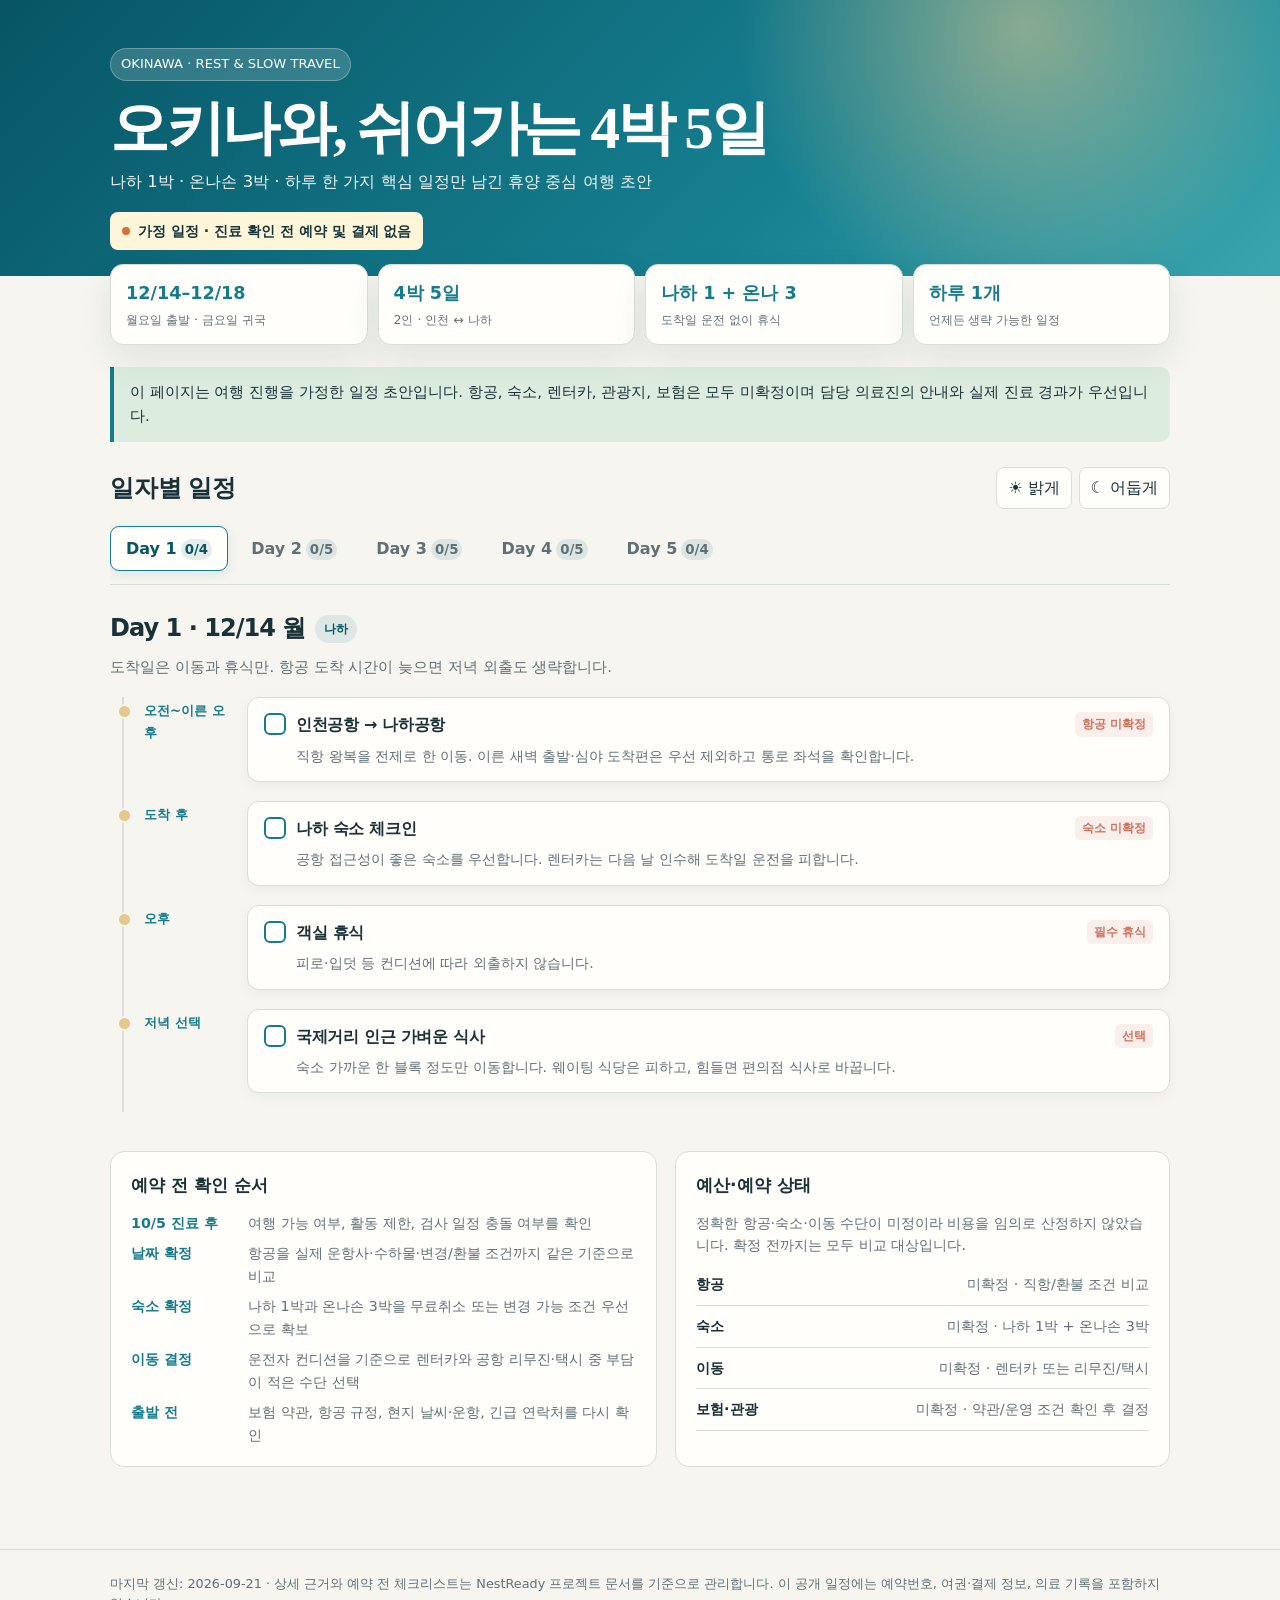
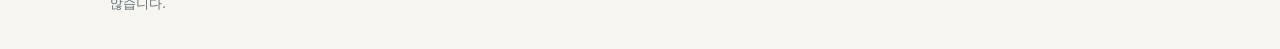
==== okinawa-trip-planner.html @ 38e3b367 "Initial NestReady planning dashboard" ====
<!doctype html>
<html lang="ko">
<head>
  <meta charset="utf-8">
  <meta name="viewport" content="width=device-width, initial-scale=1">
  <meta name="description" content="2026년 12월 오키나와 4박 5일 휴양 중심 여행 일정 초안">
  <title>오키나와 4박 5일 여행 일정</title>
  <style>
    :root {
      --ink: #193137;
      --muted: #5f7176;
      --paper: #f6f5f0;
      --card: #fffefa;
      --line: #d9ded7;
      --ocean: #167b8c;
      --deep-ocean: #075565;
      --sand: #e4c98e;
      --coral: #cb715e;
      --mint: #dceddf;
      --shadow: 0 14px 35px rgba(20, 51, 56, .09);
    }
    html[data-theme="dark"] {
      --ink: #e8f0ec;
      --muted: #b1c1c0;
      --paper: #142326;
      --card: #1c3033;
      --line: #385055;
      --ocean: #74d3dc;
      --deep-ocean: #a8e9ea;
      --sand: #e6c98c;
      --coral: #f29b82;
      --mint: #29473f;
      --shadow: 0 14px 35px rgba(0, 0, 0, .25);
    }
    @media (prefers-color-scheme: dark) {
      html:not([data-theme]) {
        --ink: #e8f0ec; --muted: #b1c1c0; --paper: #142326; --card: #1c3033;
        --line: #385055; --ocean: #74d3dc; --deep-ocean: #a8e9ea; --sand: #e6c98c;
        --coral: #f29b82; --mint: #29473f; --shadow: 0 14px 35px rgba(0, 0, 0, .25);
      }
    }
    * { box-sizing: border-box; }
    body { margin: 0; color: var(--ink); background: var(--paper); font-family: "Pretendard", "Noto Sans KR", "Malgun Gothic", system-ui, sans-serif; line-height: 1.58; }
    button { font: inherit; }
    .wrap { width: min(1060px, calc(100% - 32px)); margin: 0 auto; }
    header { padding: 48px 0 26px; background: radial-gradient(circle at 80% 10%, rgba(228, 201, 142, .55), transparent 27%), linear-gradient(135deg, #075565, #168091 62%, #3aa5ad); color: #fff; }
    .eyebrow { display: inline-flex; gap: 8px; align-items: center; padding: 5px 10px; background: rgba(255,255,255,.17); border: 1px solid rgba(255,255,255,.28); border-radius: 99px; font-size: .82rem; }
    h1 { margin: 14px 0 7px; font-family: "Nanum Myeongjo", Georgia, serif; font-size: clamp(2rem, 5vw, 3.7rem); line-height: 1.13; letter-spacing: -.055em; }
    .subtitle { margin: 0; max-width: 680px; font-size: 1.03rem; opacity: .95; }
    .status { margin-top: 17px; display: inline-flex; align-items: center; gap: 8px; padding: 8px 12px; border-radius: 8px; color: #15363d; background: #fff5d9; font-weight: 700; font-size: .88rem; }
    .dot { width: 8px; height: 8px; border-radius: 50%; background: #d1733c; }
    .stats { display: grid; grid-template-columns: repeat(4, 1fr); gap: 10px; margin: -12px auto 22px; position: relative; }
    .stat { padding: 15px; background: var(--card); border: 1px solid var(--line); border-radius: 13px; box-shadow: var(--shadow); }
    .stat strong { display: block; color: var(--ocean); font-size: 1.1rem; }
    .stat span { display: block; margin-top: 2px; color: var(--muted); font-size: .78rem; }
    .notice { margin: 22px 0; padding: 14px 16px; background: var(--mint); border-left: 4px solid var(--ocean); border-radius: 0 10px 10px 0; font-size: .93rem; }
    .tools { display: flex; flex-wrap: wrap; justify-content: space-between; align-items: center; gap: 12px; margin: 25px 0 12px; }
    .tools h2 { margin: 0; font-family: "Nanum Myeongjo", Georgia, serif; font-size: 1.52rem; }
    .theme-buttons { display: flex; gap: 7px; }
    .theme-buttons button { min-height: 38px; padding: 7px 11px; color: var(--ink); background: var(--card); border: 1px solid var(--line); border-radius: 8px; cursor: pointer; }
    .theme-buttons button.active { color: #fff; background: var(--ocean); border-color: var(--ocean); }
    .tabs { display: flex; overflow-x: auto; gap: 7px; padding: 5px 0 13px; border-bottom: 1px solid var(--line); position: sticky; top: 0; z-index: 5; background: var(--paper); }
    .tabs button { flex: 0 0 auto; min-height: 44px; padding: 9px 15px; color: var(--muted); background: transparent; border: 1px solid transparent; border-radius: 9px; font-weight: 700; cursor: pointer; }
    .tabs button[aria-selected="true"] { color: var(--deep-ocean); background: var(--card); border-color: var(--ocean); box-shadow: 0 3px 12px rgba(22,123,140,.12); }
    .tabs small { display: inline-block; min-width: 18px; margin-left: 4px; padding: 0 4px; color: inherit; background: rgba(22,123,140,.12); border-radius: 99px; }
    main { padding-bottom: 50px; }
    .day { display: none; padding: 25px 0 7px; }
    .day.active { display: block; }
    .day-heading { display: flex; flex-wrap: wrap; align-items: center; gap: 10px; margin-bottom: 8px; }
    .day-heading h3 { margin: 0; font-size: 1.5rem; letter-spacing: -.04em; }
    .tag { padding: 4px 9px; color: var(--deep-ocean); background: rgba(22,123,140,.11); border-radius: 99px; font-size: .78rem; font-weight: 700; }
    .memo { margin: 0 0 18px; color: var(--muted); font-size: .93rem; }
    .timeline { position: relative; margin-left: 12px; border-left: 2px solid var(--line); }
    .item { position: relative; display: grid; grid-template-columns: 87px 1fr; gap: 16px; padding: 0 0 19px 20px; }
    .item::before { content: ""; position: absolute; left: -7px; top: 7px; width: 11px; height: 11px; background: var(--sand); border: 2px solid var(--paper); border-radius: 50%; }
    .time { padding-top: 3px; color: var(--ocean); font-size: .84rem; font-weight: 800; }
    .card { padding: 14px 16px; background: var(--card); border: 1px solid var(--line); border-radius: 12px; box-shadow: 0 4px 14px rgba(18,48,53,.045); }
    .card-top { display: flex; justify-content: space-between; gap: 13px; align-items: start; }
    .check { display: flex; align-items: flex-start; gap: 10px; cursor: pointer; }
    .check button { flex: 0 0 22px; width: 22px; height: 22px; margin-top: 1px; padding: 0; color: transparent; background: transparent; border: 2px solid var(--ocean); border-radius: 6px; cursor: pointer; }
    .check button[aria-checked="true"] { color: #fff; background: var(--ocean); }
    .check button[aria-checked="true"]::after { content: "✓"; font-size: 14px; line-height: 17px; }
    .title { font-weight: 800; letter-spacing: -.02em; }
    .done .title, .done .desc { text-decoration: line-through; opacity: .52; }
    .badge { flex: 0 0 auto; padding: 3px 7px; color: var(--coral); background: rgba(203,113,94,.1); border-radius: 6px; font-size: .72rem; font-weight: 700; }
    .desc { margin: 7px 0 0 32px; color: var(--muted); font-size: .89rem; }
    .bottom-grid { display: grid; grid-template-columns: 1.05fr .95fr; gap: 18px; margin: 32px 0; }
    .panel { padding: 20px; background: var(--card); border: 1px solid var(--line); border-radius: 14px; }
    .panel h3 { margin: 0 0 12px; font-size: 1.08rem; }
    .prep { display: grid; grid-template-columns: 105px 1fr; gap: 8px 12px; margin: 0; font-size: .89rem; }
    .prep dt { color: var(--ocean); font-weight: 800; }
    .prep dd { margin: 0; color: var(--muted); }
    .budget-note { margin: 0; color: var(--muted); font-size: .9rem; }
    .budget-list { display: grid; gap: 9px; margin: 16px 0 0; }
    .budget-row { display: flex; justify-content: space-between; gap: 12px; padding-bottom: 9px; border-bottom: 1px solid var(--line); font-size: .9rem; }
    .budget-row span:last-child { color: var(--muted); text-align: right; }
    footer { padding: 24px 0 35px; color: var(--muted); border-top: 1px solid var(--line); font-size: .8rem; }
    a { color: var(--ocean); }
    button:focus-visible, a:focus-visible { outline: 3px solid var(--sand); outline-offset: 3px; }
    @media (max-width: 680px) { .wrap { width: min(100% - 24px, 1060px); } header { padding-top: 34px; } .stats { grid-template-columns: repeat(2, 1fr); } .item { grid-template-columns: 66px 1fr; gap: 9px; padding-left: 15px; } .desc { margin-left: 0; } .bottom-grid { grid-template-columns: 1fr; } .card { padding: 13px; } }
    @media (prefers-reduced-motion: reduce) { *, *::before, *::after { scroll-behavior: auto !important; transition: none !important; } }
  </style>
</head>
<body>
  <header>
    <div class="wrap">
      <div class="eyebrow">OKINAWA · REST &amp; SLOW TRAVEL</div>
      <h1>오키나와, 쉬어가는 4박 5일</h1>
      <p class="subtitle">나하 1박 · 온나손 3박 · 하루 한 가지 핵심 일정만 남긴 휴양 중심 여행 초안</p>
      <div class="status"><span class="dot"></span> 가정 일정 · 진료 확인 전 예약 및 결제 없음</div>
    </div>
  </header>

  <main class="wrap">
    <section class="stats" aria-label="여행 요약">
      <div class="stat"><strong>12/14–12/18</strong><span>월요일 출발 · 금요일 귀국</span></div>
      <div class="stat"><strong>4박 5일</strong><span>2인 · 인천 ↔ 나하</span></div>
      <div class="stat"><strong>나하 1 + 온나 3</strong><span>도착일 운전 없이 휴식</span></div>
      <div class="stat"><strong>하루 1개</strong><span>언제든 생략 가능한 일정</span></div>
    </section>

    <aside class="notice">이 페이지는 여행 진행을 가정한 일정 초안입니다. 항공, 숙소, 렌터카, 관광지, 보험은 모두 미확정이며 담당 의료진의 안내와 실제 진료 경과가 우선입니다.</aside>

    <div class="tools">
      <h2>일자별 일정</h2>
      <div class="theme-buttons" aria-label="화면 테마">
        <button type="button" data-theme-choice="light">☀ 밝게</button>
        <button type="button" data-theme-choice="dark">☾ 어둡게</button>
      </div>
    </div>
    <nav class="tabs" role="tablist" aria-label="여행 일자"></nav>
    <section id="days"></section>

    <section class="bottom-grid">
      <article class="panel">
        <h3>예약 전 확인 순서</h3>
        <dl class="prep">
          <dt>10/5 진료 후</dt><dd>여행 가능 여부, 활동 제한, 검사 일정 충돌 여부를 확인</dd>
          <dt>날짜 확정</dt><dd>항공을 실제 운항사·수하물·변경/환불 조건까지 같은 기준으로 비교</dd>
          <dt>숙소 확정</dt><dd>나하 1박과 온나손 3박을 무료취소 또는 변경 가능 조건 우선으로 확보</dd>
          <dt>이동 결정</dt><dd>운전자 컨디션을 기준으로 렌터카와 공항 리무진·택시 중 부담이 적은 수단 선택</dd>
          <dt>출발 전</dt><dd>보험 약관, 항공 규정, 현지 날씨·운항, 긴급 연락처를 다시 확인</dd>
        </dl>
      </article>
      <article class="panel">
        <h3>예산·예약 상태</h3>
        <p class="budget-note">정확한 항공·숙소·이동 수단이 미정이라 비용을 임의로 산정하지 않았습니다. 확정 전까지는 모두 비교 대상입니다.</p>
        <div class="budget-list">
          <div class="budget-row"><strong>항공</strong><span>미확정 · 직항/환불 조건 비교</span></div>
          <div class="budget-row"><strong>숙소</strong><span>미확정 · 나하 1박 + 온나손 3박</span></div>
          <div class="budget-row"><strong>이동</strong><span>미확정 · 렌터카 또는 리무진/택시</span></div>
          <div class="budget-row"><strong>보험·관광</strong><span>미확정 · 약관/운영 조건 확인 후 결정</span></div>
        </div>
      </article>
    </section>
  </main>

  <footer><div class="wrap">마지막 갱신: 2026-09-21 · 상세 근거와 예약 전 체크리스트는 NestReady 프로젝트 문서를 기준으로 관리합니다. 이 공개 일정에는 예약번호, 여권·결제 정보, 의료 기록을 포함하지 않습니다.</div></footer>

  <script>
    const DAYS = [
      { date: '12/14 월', place: '나하', memo: '도착일은 이동과 휴식만. 항공 도착 시간이 늦으면 저녁 외출도 생략합니다.', items: [
        ['오전~이른 오후', '인천공항 → 나하공항', '직항 왕복을 전제로 한 이동. 이른 새벽 출발·심야 도착편은 우선 제외하고 통로 좌석을 확인합니다.', '항공 미확정'],
        ['도착 후', '나하 숙소 체크인', '공항 접근성이 좋은 숙소를 우선합니다. 렌터카는 다음 날 인수해 도착일 운전을 피합니다.', '숙소 미확정'],
        ['오후', '객실 휴식', '피로·입덧 등 컨디션에 따라 외출하지 않습니다.', '필수 휴식'],
        ['저녁 선택', '국제거리 인근 가벼운 식사', '숙소 가까운 한 블록 정도만 이동합니다. 웨이팅 식당은 피하고, 힘들면 편의점 식사로 바꿉니다.', '선택']
      ]},
      { date: '12/15 화', place: '나하 → 온나손', memo: '관광을 넣지 않는 리조트 적응일. 이동 이후에는 숙소에서 쉬는 것이 목적입니다.', items: [
        ['오전', '느린 조식 · 체크아웃', '정해진 관광지 예약을 넣지 않습니다.', '여유'],
        ['오전 늦게', '온나손 이동', '렌터카 인수 후 이동하거나, 숙소 정차 공항 리무진을 이용합니다. 이동 중 한 번 이상 쉽니다.', '이동 미확정'],
        ['점심', '이동 동선의 간단한 식사', '대기 줄보다 주차·화장실이 편한 곳을 우선합니다.', '선택'],
        ['오후', '온나손 리조트 체크인 · 휴식', '체크인 전후로 별도 관광을 넣지 않습니다.', '숙소 미확정'],
        ['해질 무렵 선택', '숙소 근처 20~30분 산책', '날씨가 나쁘거나 피곤하면 객실 휴식으로 대체합니다. 바다 입수는 하지 않습니다.', '선택']
      ]},
      { date: '12/16 수', place: '온나손 ↔ 북부', memo: '여행의 유일한 장거리 외출일. 츄라우미 수족관 외에는 북부 추가 코스를 넣지 않습니다.', items: [
        ['오전', '느린 조식 · 출발 준비', '전날 피로가 남으면 Day 4와 교체하거나 수족관을 취소합니다.', '컨디션 우선'],
        ['오전 늦게', '온나손 → 츄라우미 수족관', '북부 이동일의 유일한 핵심 목적지입니다. 실제 운전 시간·주차·운영시간은 예약 전 확인합니다.', '관광 미확정'],
        ['점심', '수족관 인근 간단한 식사', '식당 대기는 30분을 넘기지 않습니다.', '선택'],
        ['오후 초반', '주요 수조 위주 관람', '관람은 1.5~2시간 안쪽. 모든 전시와 인근 공원을 다 보려 하지 않습니다.', '선택'],
        ['오후~저녁', '온나손 복귀 · 숙소 휴식', '비세 후쿠기길·코우리대교 등 추가 북부 코스는 넣지 않습니다.', '필수 휴식']
      ]},
      { date: '12/17 목', place: '온나손', memo: '관광 성과가 아니라 회복을 목표로 둔 완전 휴식일입니다.', items: [
        ['오전', '리조트 조식 · 늦은 기상', '외부 일정 없이 시작합니다.', '휴식'],
        ['오전 늦게 선택', '만좌모 또는 근거리 전망·해안 산책', '주차장에서 가까운 지점 한 곳만. 강풍·비·피로가 있으면 취소하고 절벽·미끄러운 길은 피합니다.', '선택'],
        ['점심', '온나손 내 식사', '숙소에서 왕복 20분 안쪽을 목표로 합니다.', '선택'],
        ['오후', '객실 휴식 · 카페 · 리조트 부대시설', '카페도 선택입니다. 고온 욕탕/사우나·마사지는 의료진이 허용한 범위에서만 검토합니다.', '휴식 중심'],
        ['저녁', '리조트 내 식사 · 짐 정리', '다음 날 귀국에 대비해 숙소 안에서 마무리합니다.', '선택']
      ]},
      { date: '12/18 금', place: '온나손 → 나하 → 인천', memo: '공항 이동 여유를 최우선으로 두고 쇼핑·관광은 넣지 않습니다.', items: [
        ['오전', '조식 · 체크아웃', '출발 항공편에 맞춰 무리 없이 준비합니다.', '이동 준비'],
        ['출발 3시간 이상 전 목표', '온나손 출발 → 공항 이동', '정체·주유·렌터카 반납을 고려해 여유를 둡니다.', '이동 미확정'],
        ['공항', '수하물 위탁 · 보안검색 · 휴식', '면세점 쇼핑은 선택이며 오래 서 있는 동선은 피합니다.', '항공 미확정'],
        ['귀국', '나하공항 → 인천공항', '지연 시 숙소·렌터카·보험의 긴급 연락처를 사용합니다.', '항공 미확정']
      ]}
    ];
    const key = 'nestready-okinawa-checks-v1';
    const saved = JSON.parse(localStorage.getItem(key) || '{}');
    const tabs = document.querySelector('.tabs');
    const days = document.querySelector('#days');
    let active = 0;
    const id = (day, item) => `d${day}-i${item}`;
    function count(day) { return DAYS[day].items.filter((_, i) => saved[id(day, i)]).length; }
    function render() {
      tabs.innerHTML = DAYS.map((day, i) => `<button role="tab" id="tab-${i}" aria-controls="day-${i}" aria-selected="${i === active}" tabindex="${i === active ? 0 : -1}" data-tab="${i}">Day ${i + 1}<small>${count(i)}/${day.items.length}</small></button>`).join('');
      days.innerHTML = DAYS.map((day, d) => `<section class="day ${d === active ? 'active' : ''}" id="day-${d}" role="tabpanel" aria-labelledby="tab-${d}"><div class="day-heading"><h3>Day ${d + 1} · ${day.date}</h3><span class="tag">${day.place}</span></div><p class="memo">${day.memo}</p><div class="timeline">${day.items.map((item, i) => { const done = !!saved[id(d, i)]; return `<article class="item ${done ? 'done' : ''}"><div class="time">${item[0]}</div><div class="card"><div class="card-top"><div class="check"><button type="button" role="checkbox" aria-checked="${done}" aria-label="${item[1]} 완료 표시" data-check="${d}:${i}"></button><span class="title">${item[1]}</span></div><span class="badge">${item[3]}</span></div><p class="desc">${item[2]}</p></div></article>`; }).join('')}</div></section>`).join('');
      bind();
    }
    function bind() {
      document.querySelectorAll('[data-tab]').forEach(button => button.addEventListener('click', () => { active = Number(button.dataset.tab); render(); }));
      document.querySelectorAll('[data-check]').forEach(button => button.addEventListener('click', () => { const [d, i] = button.dataset.check.split(':').map(Number); const itemKey = id(d, i); saved[itemKey] = !saved[itemKey]; localStorage.setItem(key, JSON.stringify(saved)); render(); }));
    }
    tabs.addEventListener('keydown', event => { if (!['ArrowLeft', 'ArrowRight'].includes(event.key)) return; event.preventDefault(); active = (active + (event.key === 'ArrowRight' ? 1 : DAYS.length - 1)) % DAYS.length; render(); document.querySelector(`[data-tab="${active}"]`).focus(); });
    document.querySelectorAll('[data-theme-choice]').forEach(button => button.addEventListener('click', () => { const value = button.dataset.themeChoice; const current = document.documentElement.dataset.theme; document.documentElement.dataset.theme = current === value ? '' : value; if (document.documentElement.dataset.theme) localStorage.setItem('nestready-okinawa-theme-v1', document.documentElement.dataset.theme); else localStorage.removeItem('nestready-okinawa-theme-v1'); updateThemeButtons(); }));
    function updateThemeButtons() { const current = document.documentElement.dataset.theme; document.querySelectorAll('[data-theme-choice]').forEach(button => button.classList.toggle('active', button.dataset.themeChoice === current)); }
    const storedTheme = localStorage.getItem('nestready-okinawa-theme-v1'); if (storedTheme) document.documentElement.dataset.theme = storedTheme; updateThemeButtons(); render();
  </script>
</body>
</html>
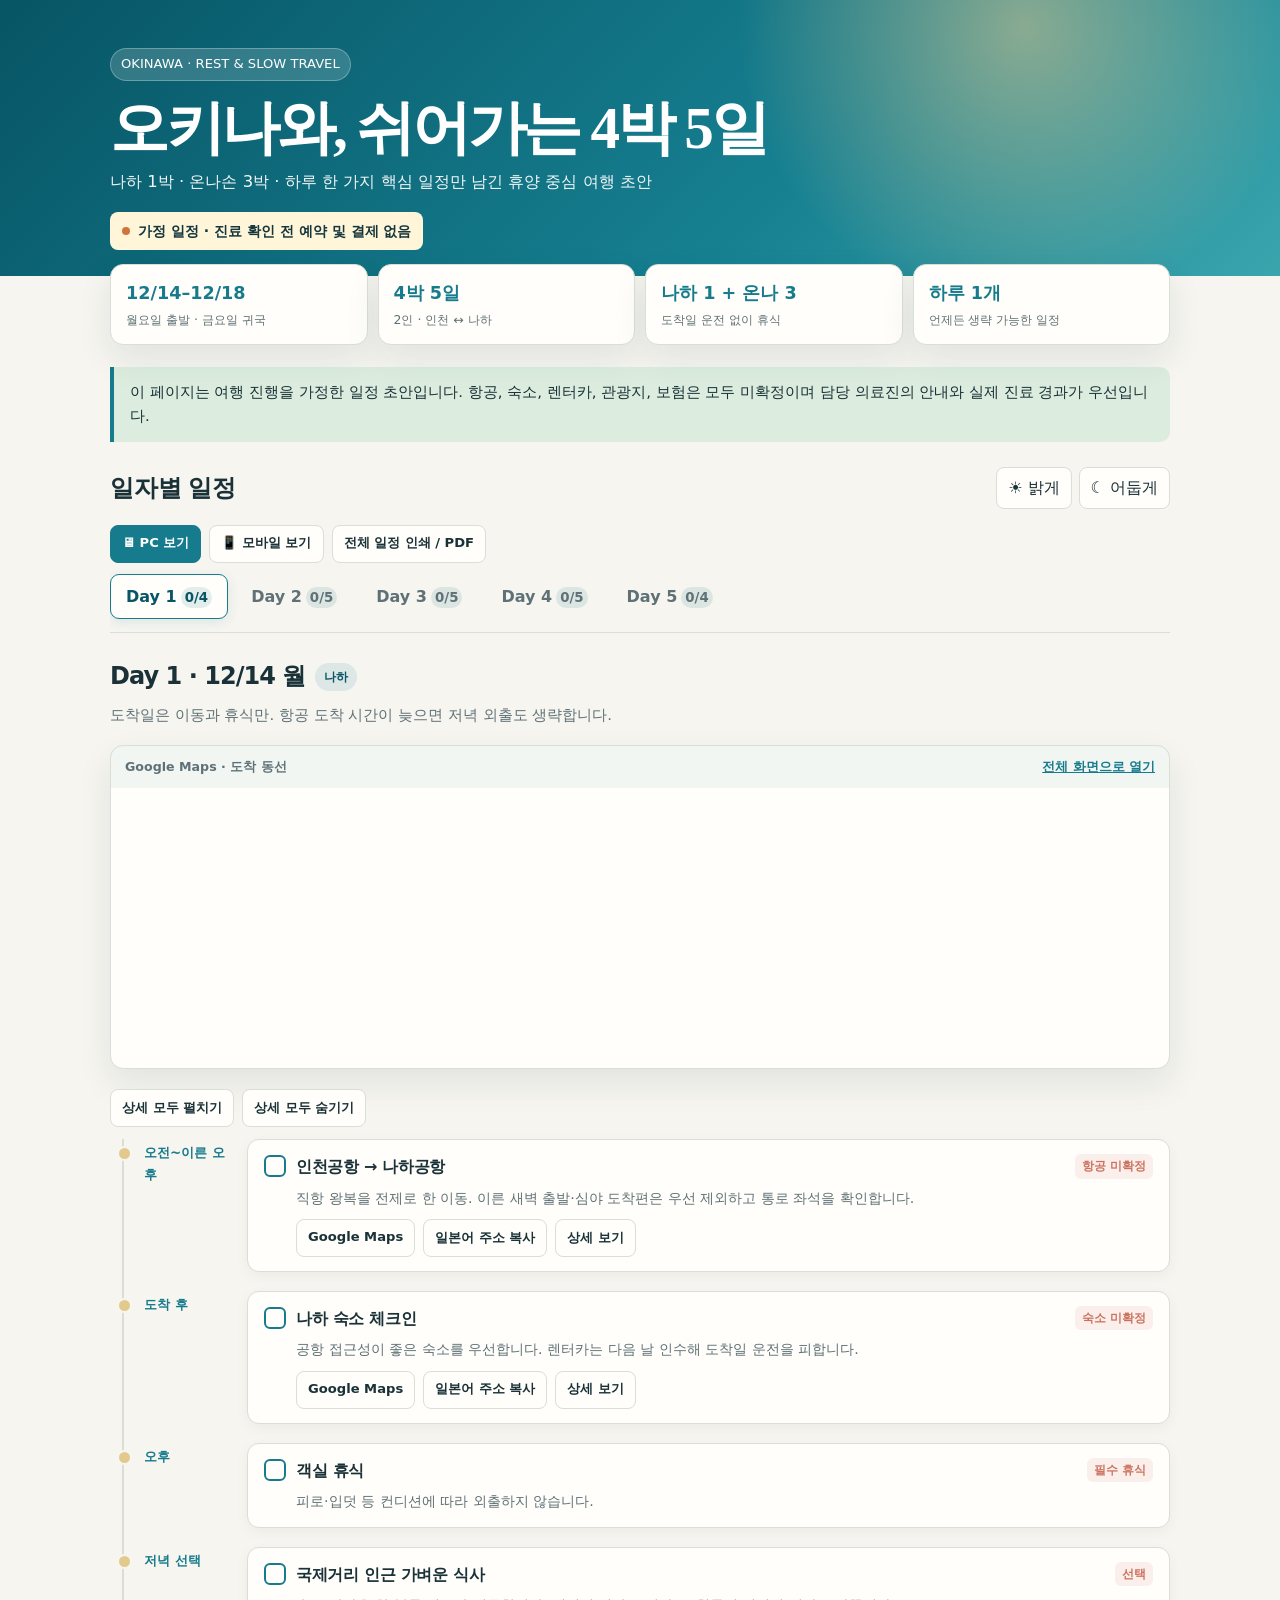
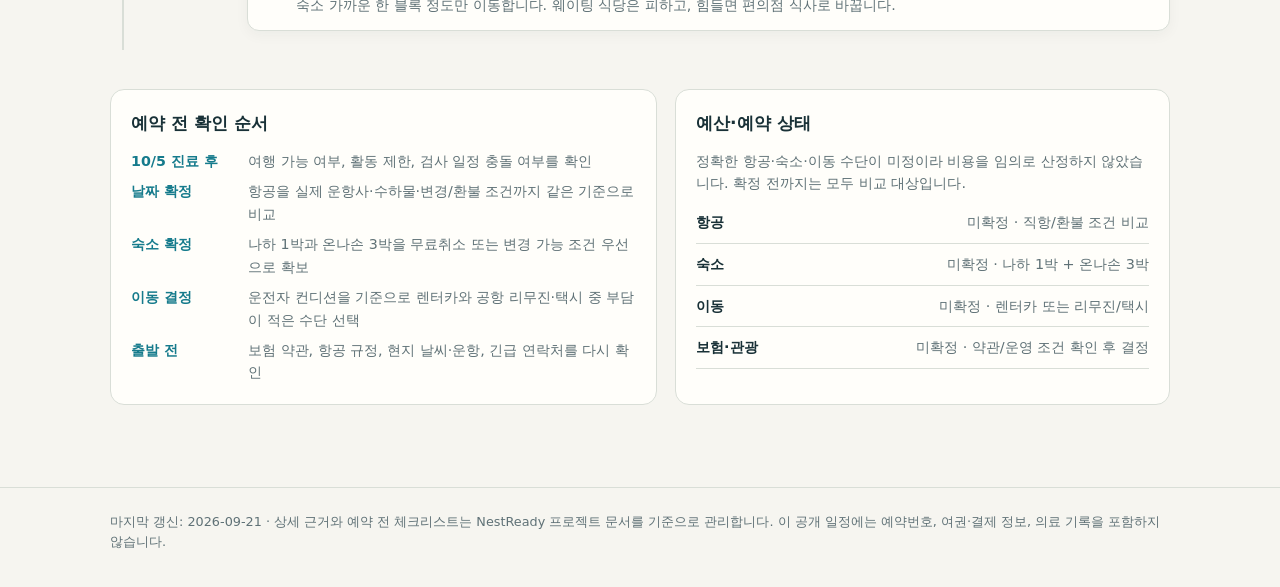
==== commit 12b4c25e: "Add map routes, place details, mobile view, and print to Okinawa planner" ====
--- a/okinawa-trip-planner.html
+++ b/okinawa-trip-planner.html
@@ -99,6 +99,29 @@
     button:focus-visible, a:focus-visible { outline: 3px solid var(--sand); outline-offset: 3px; }
     @media (max-width: 680px) { .wrap { width: min(100% - 24px, 1060px); } header { padding-top: 34px; } .stats { grid-template-columns: repeat(2, 1fr); } .item { grid-template-columns: 66px 1fr; gap: 9px; padding-left: 15px; } .desc { margin-left: 0; } .bottom-grid { grid-template-columns: 1fr; } .card { padding: 13px; } }
     @media (prefers-reduced-motion: reduce) { *, *::before, *::after { scroll-behavior: auto !important; transition: none !important; } }
+    .global-tools, .day-tools, .place-tools { display: flex; flex-wrap: wrap; gap: 8px; }
+    .global-tools { margin: 16px 0 6px; }
+    .utility-btn, .place-link, .detail-toggle { min-height: 38px; padding: 7px 11px; color: var(--ink); background: var(--card); border: 1px solid var(--line); border-radius: 8px; cursor: pointer; font-size: .82rem; font-weight: 700; text-decoration: none; }
+    .utility-btn:hover, .place-link:hover, .detail-toggle:hover { border-color: var(--ocean); color: var(--deep-ocean); }
+    .utility-btn.active { color: #fff; background: var(--ocean); border-color: var(--ocean); }
+    .route { margin: 14px 0 20px; overflow: hidden; background: var(--card); border: 1px solid var(--line); border-radius: 13px; box-shadow: var(--shadow); }
+    .route-head { display: flex; justify-content: space-between; gap: 12px; align-items: center; padding: 11px 14px; color: var(--muted); background: rgba(22,123,140,.06); font-size: .79rem; font-weight: 700; }
+    .route iframe { display: block; width: 100%; height: 280px; border: 0; }
+    .day-tools { margin: 0 0 12px; }
+    .place-tools { margin: 10px 0 0 32px; }
+    .details { display: none; margin: 11px 0 0 32px; padding: 11px 12px; color: var(--muted); background: rgba(22,123,140,.065); border-radius: 8px; font-size: .84rem; }
+    .details.open { display: block; }
+    .details p { margin: 0; }
+    .notice strong { color: var(--deep-ocean); }
+    html[data-view="mobile"] { font-size: 15px; }
+    html[data-view="mobile"] .wrap { width: min(430px, calc(100% - 24px)); }
+    html[data-view="mobile"] header { padding-top: 28px; }
+    html[data-view="mobile"] .stats { grid-template-columns: repeat(2, 1fr); }
+    html[data-view="mobile"] .item { grid-template-columns: 1fr; gap: 5px; padding-left: 15px; }
+    html[data-view="mobile"] .time { padding: 0; font-size: .78rem; }
+    html[data-view="mobile"] .desc, html[data-view="mobile"] .place-tools, html[data-view="mobile"] .details { margin-left: 0; }
+    html[data-view="mobile"] .route iframe { height: 210px; }
+    @media print { header { padding: 20px 0 8px; background: none !important; color: #000; } .theme-buttons, .global-tools, .tabs, .day-tools, .place-tools, .detail-toggle, .bottom-grid, .notice { display: none !important; } .day { display: block !important; break-after: page; padding: 16px 0; } .day:not(.active) { display: block !important; } .route iframe { display: none; } .route { box-shadow: none; } body { background: #fff; color: #000; } .card { box-shadow: none; } }
   </style>
 </head>
 <body>
@@ -127,6 +150,11 @@
         <button type="button" data-theme-choice="light">☀ 밝게</button>
         <button type="button" data-theme-choice="dark">☾ 어둡게</button>
       </div>
+    </div>
+    <div class="global-tools" aria-label="일정 도구">
+      <button type="button" class="utility-btn" data-view-choice="desktop">🖥 PC 보기</button>
+      <button type="button" class="utility-btn" data-view-choice="mobile">📱 모바일 보기</button>
+      <button type="button" class="utility-btn" id="print-plan">전체 일정 인쇄 / PDF</button>
     </div>
     <nav class="tabs" role="tablist" aria-label="여행 일자"></nav>
     <section id="days"></section>
@@ -158,6 +186,19 @@
   <footer><div class="wrap">마지막 갱신: 2026-09-21 · 상세 근거와 예약 전 체크리스트는 NestReady 프로젝트 문서를 기준으로 관리합니다. 이 공개 일정에는 예약번호, 여권·결제 정보, 의료 기록을 포함하지 않습니다.</div></footer>
 
   <script>
+    const PLACES = {
+      '인천공항 → 나하공항': { label: '나하공항', japanese: '那覇空港', query: 'Naha Airport Okinawa Japan', detail: '도착 공항입니다. 항공편 확정 뒤 실제 터미널과 공항 이동 수단을 다시 확인합니다.' },
+      '나하 숙소 체크인': { label: '국제거리', japanese: '国際通り', query: 'Kokusai-dori Street Naha Okinawa', detail: '나하 시내의 1.6km 거리입니다. 숙소가 미정이므로 관광 목적의 장거리 보행 대신 숙소 가까운 구간만 선택합니다.' },
+      '온나손 → 츄라우미 수족관': { label: '오키나와 츄라우미 수족관', japanese: '沖縄美ら海水族館\n沖縄県国頭郡本部町石川424', query: 'Okinawa Churaumi Aquarium 424 Ishikawa Motobu Okinawa', detail: '공식 안내 주소는 오키나와현 구니가미군 모토부정 이시카와 424입니다. 운영시간·휴관일·주차는 방문일 기준으로 재확인합니다.' },
+      '만좌모 또는 근거리 전망·해안 산책': { label: '만좌모', japanese: '万座毛\n沖縄県国頭郡恩納村恩納2767', query: 'Cape Manzamo 2767 Onna Okinawa', detail: '온나손의 해안 전망지입니다. 바람·비가 있거나 컨디션이 좋지 않으면 방문하지 않고 숙소에서 휴식합니다.' }
+    };
+    const ROUTES = [
+      ['도착 동선', 'Naha Airport to Kokusai-dori Street Naha Okinawa'],
+      ['리조트 이동', 'Naha Airport to Onna Village Okinawa'],
+      ['북부 이동', 'Onna Village to Okinawa Churaumi Aquarium'],
+      ['근거리 산책', 'Onna Village to Cape Manzamo Okinawa'],
+      ['귀국 동선', 'Onna Village to Naha Airport Okinawa']
+    ];
     const DAYS = [
       { date: '12/14 월', place: '나하', memo: '도착일은 이동과 휴식만. 항공 도착 시간이 늦으면 저녁 외출도 생략합니다.', items: [
         ['오전~이른 오후', '인천공항 → 나하공항', '직항 왕복을 전제로 한 이동. 이른 새벽 출발·심야 도착편은 우선 제외하고 통로 좌석을 확인합니다.', '항공 미확정'],
@@ -200,19 +241,29 @@
     let active = 0;
     const id = (day, item) => `d${day}-i${item}`;
     function count(day) { return DAYS[day].items.filter((_, i) => saved[id(day, i)]).length; }
+    function mapUrl(query) { return `https://www.google.com/maps/search/?api=1&query=${encodeURIComponent(query)}`; }
+    function routeHTML(day) { const [label, query] = ROUTES[day]; return `<section class="route"><div class="route-head"><span>Google Maps · ${label}</span><a href="${mapUrl(query)}" target="_blank" rel="noopener">전체 화면으로 열기</a></div><iframe loading="lazy" title="Day ${day + 1} ${label} 지도" src="https://www.google.com/maps?output=embed&q=${encodeURIComponent(query)}"></iframe></section>`; }
+    function placeHTML(title, itemKey) { const place = PLACES[title]; if (!place) return ''; return `<div class="place-tools"><a class="place-link" href="${mapUrl(place.query)}" target="_blank" rel="noopener">Google Maps</a><button type="button" class="place-link" data-copy="${itemKey}">일본어 주소 복사</button><button type="button" class="detail-toggle" aria-expanded="false" data-detail="${itemKey}">상세 보기</button></div><div class="details" id="detail-${itemKey}"><p><strong>${place.label}</strong><br>${place.detail}</p></div>`; }
     function render() {
       tabs.innerHTML = DAYS.map((day, i) => `<button role="tab" id="tab-${i}" aria-controls="day-${i}" aria-selected="${i === active}" tabindex="${i === active ? 0 : -1}" data-tab="${i}">Day ${i + 1}<small>${count(i)}/${day.items.length}</small></button>`).join('');
-      days.innerHTML = DAYS.map((day, d) => `<section class="day ${d === active ? 'active' : ''}" id="day-${d}" role="tabpanel" aria-labelledby="tab-${d}"><div class="day-heading"><h3>Day ${d + 1} · ${day.date}</h3><span class="tag">${day.place}</span></div><p class="memo">${day.memo}</p><div class="timeline">${day.items.map((item, i) => { const done = !!saved[id(d, i)]; return `<article class="item ${done ? 'done' : ''}"><div class="time">${item[0]}</div><div class="card"><div class="card-top"><div class="check"><button type="button" role="checkbox" aria-checked="${done}" aria-label="${item[1]} 완료 표시" data-check="${d}:${i}"></button><span class="title">${item[1]}</span></div><span class="badge">${item[3]}</span></div><p class="desc">${item[2]}</p></div></article>`; }).join('')}</div></section>`).join('');
+      days.innerHTML = DAYS.map((day, d) => `<section class="day ${d === active ? 'active' : ''}" id="day-${d}" role="tabpanel" aria-labelledby="tab-${d}"><div class="day-heading"><h3>Day ${d + 1} · ${day.date}</h3><span class="tag">${day.place}</span></div><p class="memo">${day.memo}</p>${routeHTML(d)}<div class="day-tools"><button type="button" class="utility-btn" data-open-day="${d}">상세 모두 펼치기</button><button type="button" class="utility-btn" data-close-day="${d}">상세 모두 숨기기</button></div><div class="timeline">${day.items.map((item, i) => { const itemKey = id(d, i); const done = !!saved[itemKey]; return `<article class="item ${done ? 'done' : ''}"><div class="time">${item[0]}</div><div class="card"><div class="card-top"><div class="check"><button type="button" role="checkbox" aria-checked="${done}" aria-label="${item[1]} 완료 표시" data-check="${d}:${i}"></button><span class="title">${item[1]}</span></div><span class="badge">${item[3]}</span></div><p class="desc">${item[2]}</p>${placeHTML(item[1], itemKey)}</div></article>`; }).join('')}</div></section>`).join('');
       bind();
     }
     function bind() {
       document.querySelectorAll('[data-tab]').forEach(button => button.addEventListener('click', () => { active = Number(button.dataset.tab); render(); }));
       document.querySelectorAll('[data-check]').forEach(button => button.addEventListener('click', () => { const [d, i] = button.dataset.check.split(':').map(Number); const itemKey = id(d, i); saved[itemKey] = !saved[itemKey]; localStorage.setItem(key, JSON.stringify(saved)); render(); }));
+      document.querySelectorAll('[data-copy]').forEach(button => button.addEventListener('click', async () => { const [, day, item] = button.dataset.copy.match(/^d(\d+)-i(\d+)$/); const title = DAYS[Number(day)].items[Number(item)][1]; const place = PLACES[title]; await navigator.clipboard.writeText(place.japanese); button.textContent = '복사됨'; setTimeout(() => { button.textContent = '일본어 주소 복사'; }, 1200); }));
+      document.querySelectorAll('[data-detail]').forEach(button => button.addEventListener('click', () => { const detail = document.querySelector(`#detail-${button.dataset.detail}`); const open = detail.classList.toggle('open'); button.setAttribute('aria-expanded', open); button.textContent = open ? '상세 숨기기' : '상세 보기'; }));
+      document.querySelectorAll('[data-open-day], [data-close-day]').forEach(button => button.addEventListener('click', () => { const open = button.hasAttribute('data-open-day'); document.querySelectorAll(`#day-${active} .details`).forEach(detail => detail.classList.toggle('open', open)); document.querySelectorAll(`#day-${active} [data-detail]`).forEach(toggle => { toggle.setAttribute('aria-expanded', open); toggle.textContent = open ? '상세 숨기기' : '상세 보기'; }); }));
     }
     tabs.addEventListener('keydown', event => { if (!['ArrowLeft', 'ArrowRight'].includes(event.key)) return; event.preventDefault(); active = (active + (event.key === 'ArrowRight' ? 1 : DAYS.length - 1)) % DAYS.length; render(); document.querySelector(`[data-tab="${active}"]`).focus(); });
     document.querySelectorAll('[data-theme-choice]').forEach(button => button.addEventListener('click', () => { const value = button.dataset.themeChoice; const current = document.documentElement.dataset.theme; document.documentElement.dataset.theme = current === value ? '' : value; if (document.documentElement.dataset.theme) localStorage.setItem('nestready-okinawa-theme-v1', document.documentElement.dataset.theme); else localStorage.removeItem('nestready-okinawa-theme-v1'); updateThemeButtons(); }));
     function updateThemeButtons() { const current = document.documentElement.dataset.theme; document.querySelectorAll('[data-theme-choice]').forEach(button => button.classList.toggle('active', button.dataset.themeChoice === current)); }
     const storedTheme = localStorage.getItem('nestready-okinawa-theme-v1'); if (storedTheme) document.documentElement.dataset.theme = storedTheme; updateThemeButtons(); render();
+    document.querySelectorAll('[data-view-choice]').forEach(button => button.addEventListener('click', () => { const mobile = button.dataset.viewChoice === 'mobile'; document.documentElement.dataset.view = mobile ? 'mobile' : ''; localStorage.setItem('nestready-okinawa-view-v1', mobile ? 'mobile' : 'desktop'); updateViewButtons(); }));
+    function updateViewButtons() { const view = document.documentElement.dataset.view || 'desktop'; document.querySelectorAll('[data-view-choice]').forEach(button => button.classList.toggle('active', button.dataset.viewChoice === view)); }
+    if (localStorage.getItem('nestready-okinawa-view-v1') === 'mobile') document.documentElement.dataset.view = 'mobile'; updateViewButtons();
+    document.querySelector('#print-plan').addEventListener('click', () => window.print());
   </script>
 </body>
 </html>
